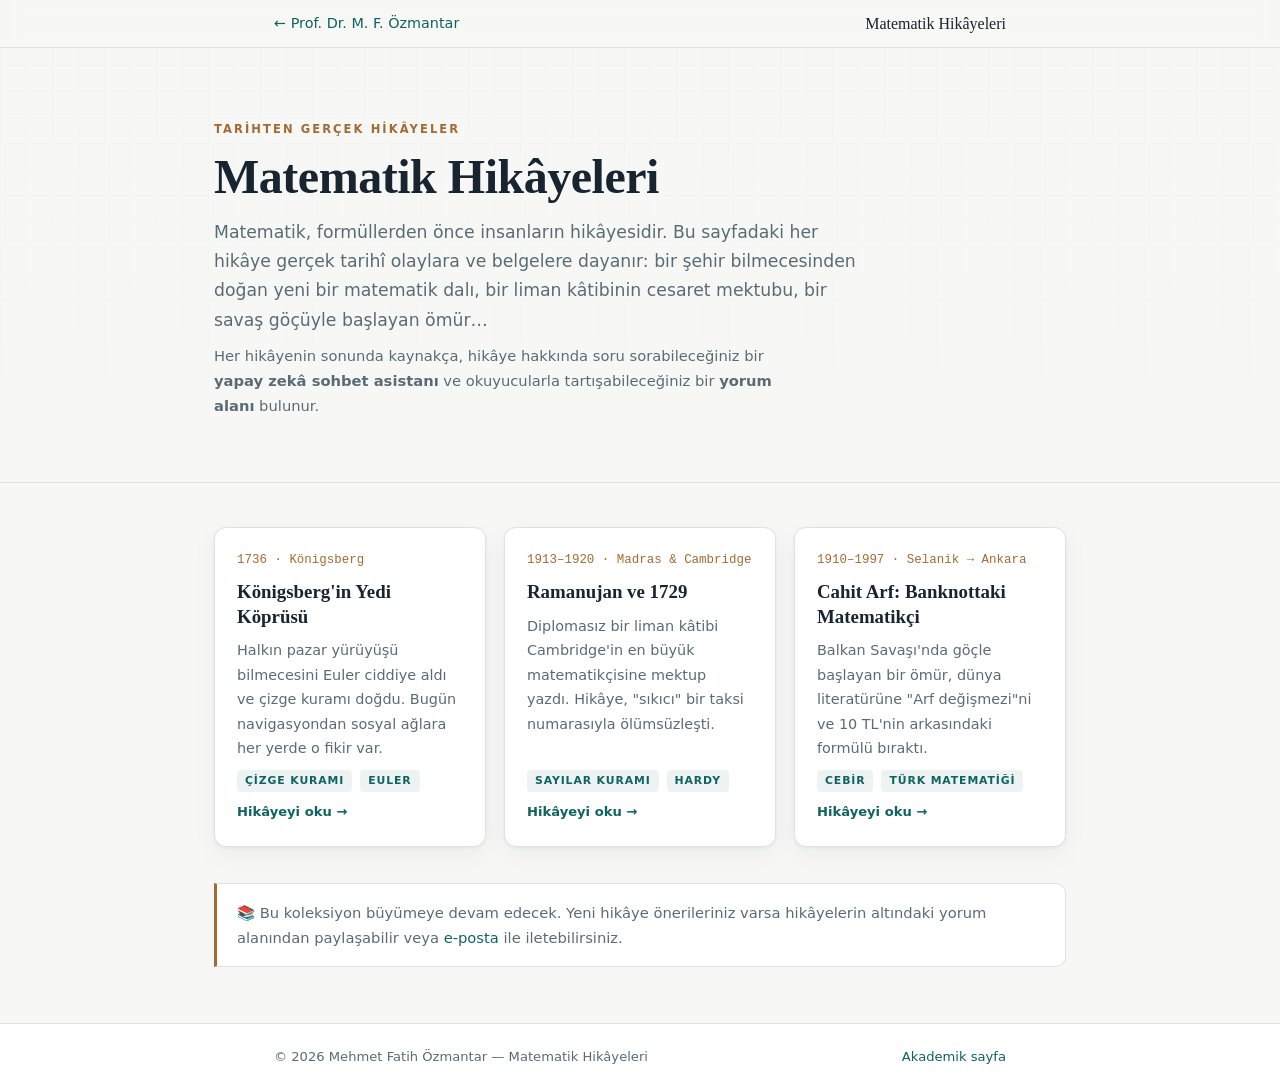
==== hikayeler/index.html @ 5ec36d4d "Hikayeler kendi vitrin sayfasina tasindi; ana sayfaya tanitim bandi eklendi Co-Authored-By: Claude F" ====
<!doctype html>
<html lang="tr">
<head>
<meta charset="utf-8">
<meta name="viewport" content="width=device-width, initial-scale=1">
<title>Matematik Hikâyeleri — Prof. Dr. Mehmet Fatih Özmantar</title>
<link rel="stylesheet" href="../assets/hikaye.css">
<style>
  /* hikâye vitrini — bu sayfaya özel */
  .hub-hero-in{max-width:900px;margin:0 auto;padding:72px 24px 56px;text-align:left}
  .hub-hero-in h1{font-size:clamp(2rem,5vw,3rem)}
  .hub-sub{font-size:1.08rem;color:var(--muted);max-width:60ch;margin:0 0 8px}
  .hub-grid{max-width:900px;margin:0 auto;padding:44px 24px 8px;display:grid;grid-template-columns:repeat(auto-fill,minmax(260px,1fr));gap:18px}
  a.story-card{
    display:flex;flex-direction:column;gap:9px;
    border:1px solid var(--line);border-radius:12px;background:var(--surface);
    padding:22px;box-shadow:var(--shadow);color:var(--ink);
    transition:border-color .15s, transform .15s;
  }
  a.story-card:hover{text-decoration:none;border-color:var(--accent);transform:translateY(-2px)}
  .story-card .era{font-family:ui-monospace,'SF Mono',Menlo,Consolas,monospace;font-size:.78rem;color:var(--copper);font-variant-numeric:tabular-nums}
  .story-card .t{font-family:Palatino,'Palatino Linotype','Book Antiqua',Georgia,serif;font-weight:700;font-size:1.18rem;line-height:1.3}
  .story-card .d{font-size:.9rem;color:var(--muted);flex:1}
  .story-card .go{font-size:.82rem;color:var(--accent);font-weight:600}
  .story-card .feats{display:flex;gap:8px;flex-wrap:wrap}
  .story-card .feat{
    font-size:.68rem;font-weight:700;letter-spacing:.08em;text-transform:uppercase;
    color:var(--accent);background:var(--accent-soft);border-radius:4px;padding:2px 8px;
  }
  .hub-note{
    max-width:900px;margin:28px auto 0;padding:0 24px;
  }
  .hub-note-in{
    border:1px solid var(--line);border-left:3px solid var(--copper);
    border-radius:0 10px 10px 0;background:var(--surface);
    padding:16px 20px;font-size:.92rem;color:var(--muted);
  }
  @media (prefers-reduced-motion: reduce){ a.story-card:hover{transform:none} }
</style>
</head>
<body>

<div class="topbar">
  <div class="topbar-in">
    <a class="back" href="../index.html">← Prof. Dr. M. F. Özmantar</a>
    <div class="wordmark">Matematik Hikâyeleri</div>
  </div>
</div>

<header class="story-hero">
  <div class="hub-hero-in">
    <p class="eyebrow">Tarihten Gerçek Hikâyeler</p>
    <h1>Matematik Hikâyeleri</h1>
    <p class="hub-sub">Matematik, formüllerden önce insanların hikâyesidir. Bu sayfadaki her hikâye gerçek tarihî olaylara ve belgelere dayanır: bir şehir bilmecesinden doğan yeni bir matematik dalı, bir liman kâtibinin cesaret mektubu, bir savaş göçüyle başlayan ömür…</p>
    <p class="hub-sub" style="font-size:.92rem">Her hikâyenin sonunda kaynakça, hikâye hakkında soru sorabileceğiniz bir <b>yapay zekâ sohbet asistanı</b> ve okuyucularla tartışabileceğiniz bir <b>yorum alanı</b> bulunur.</p>
  </div>
</header>

<main>
  <div class="hub-grid">
    <a class="story-card" href="konigsberg-kopruleri.html">
      <span class="era">1736 · Königsberg</span>
      <span class="t">Königsberg'in Yedi Köprüsü</span>
      <span class="d">Halkın pazar yürüyüşü bilmecesini Euler ciddiye aldı ve çizge kuramı doğdu. Bugün navigasyondan sosyal ağlara her yerde o fikir var.</span>
      <span class="feats"><span class="feat">Çizge kuramı</span><span class="feat">Euler</span></span>
      <span class="go">Hikâyeyi oku →</span>
    </a>
    <a class="story-card" href="ramanujan-1729.html">
      <span class="era">1913–1920 · Madras &amp; Cambridge</span>
      <span class="t">Ramanujan ve 1729</span>
      <span class="d">Diplomasız bir liman kâtibi Cambridge'in en büyük matematikçisine mektup yazdı. Hikâye, "sıkıcı" bir taksi numarasıyla ölümsüzleşti.</span>
      <span class="feats"><span class="feat">Sayılar kuramı</span><span class="feat">Hardy</span></span>
      <span class="go">Hikâyeyi oku →</span>
    </a>
    <a class="story-card" href="cahit-arf.html">
      <span class="era">1910–1997 · Selanik → Ankara</span>
      <span class="t">Cahit Arf: Banknottaki Matematikçi</span>
      <span class="d">Balkan Savaşı'nda göçle başlayan bir ömür, dünya literatürüne "Arf değişmezi"ni ve 10 TL'nin arkasındaki formülü bıraktı.</span>
      <span class="feats"><span class="feat">Cebir</span><span class="feat">Türk matematiği</span></span>
      <span class="go">Hikâyeyi oku →</span>
    </a>
  </div>

  <div class="hub-note">
    <div class="hub-note-in">
      📚 Bu koleksiyon büyümeye devam edecek. Yeni hikâye önerileriniz varsa hikâyelerin altındaki yorum alanından paylaşabilir veya <a href="mailto:ozmantar@gantep.edu.tr">e-posta</a> ile iletebilirsiniz.
    </div>
  </div>
</main>

<footer>
  <div class="foot-in">
    <span>© 2026 Mehmet Fatih Özmantar — Matematik Hikâyeleri</span>
    <a href="../index.html">Akademik sayfa</a>
  </div>
</footer>

</body>
</html>
---- assets/hikaye.css ----
/* Matematik Hikâyeleri — ortak sayfa stili
   Ana sitenin (index.html) renk ve tipografi sistemiyle aynıdır. */

:root{
  --ground:#F7F8F6;
  --surface:#FFFFFF;
  --ink:#182430;
  --muted:#5A6B76;
  --line:#DDE3E0;
  --accent:#0F6360;
  --accent-soft:#0F636014;
  --copper:#A56A33;
  --grid-line:#0F63600F;
  --shadow:0 1px 3px rgba(24,36,48,.06),0 8px 24px rgba(24,36,48,.05);
}
@media (prefers-color-scheme: dark){
  :root{
    --ground:#0F1518;
    --surface:#161F23;
    --ink:#E8ECEA;
    --muted:#93A3A8;
    --line:#26343A;
    --accent:#4FB3AD;
    --accent-soft:#4FB3AD1C;
    --copper:#D19B62;
    --grid-line:#4FB3AD12;
    --shadow:0 1px 3px rgba(0,0,0,.35),0 8px 24px rgba(0,0,0,.3);
  }
}

*{box-sizing:border-box}
body{
  margin:0;
  background:var(--ground);
  color:var(--ink);
  font-family:'Avenir Next','Segoe UI',system-ui,-apple-system,sans-serif;
  font-size:17px;
  line-height:1.7;
}
.serif{font-family:Palatino,'Palatino Linotype','Book Antiqua',Georgia,serif}
.mono{font-family:ui-monospace,'SF Mono',Menlo,Consolas,monospace}
a{color:var(--accent);text-decoration:none}
a:hover{text-decoration:underline}
a:focus-visible,button:focus-visible,textarea:focus-visible{outline:2px solid var(--accent);outline-offset:2px;border-radius:2px}

.topbar{
  position:sticky;top:0;z-index:50;
  background:color-mix(in srgb,var(--ground) 88%, transparent);
  backdrop-filter:blur(10px);
  border-bottom:1px solid var(--line);
}
.topbar-in{
  max-width:780px;margin:0 auto;padding:10px 24px;
  display:flex;align-items:center;justify-content:space-between;gap:16px;
}
.back{font-size:.9rem}
.wordmark{font-family:Palatino,'Palatino Linotype','Book Antiqua',Georgia,serif;font-size:1rem}

.story-hero{
  border-bottom:1px solid var(--line);
  background:
    linear-gradient(color-mix(in srgb,var(--ground) 55%, transparent), var(--ground) 92%),
    repeating-linear-gradient(0deg, var(--grid-line) 0 1px, transparent 1px 26px),
    repeating-linear-gradient(90deg, var(--grid-line) 0 1px, transparent 1px 26px),
    var(--ground);
}
.story-hero-in{max-width:780px;margin:0 auto;padding:56px 24px 40px}
.eyebrow{
  font-size:.72rem;font-weight:700;letter-spacing:.18em;text-transform:uppercase;
  color:var(--copper);margin:0 0 10px;
}
h1{
  font-family:Palatino,'Palatino Linotype','Book Antiqua',Georgia,serif;
  font-size:clamp(1.8rem,4.5vw,2.6rem);font-weight:700;
  line-height:1.12;margin:0 0 14px;text-wrap:balance;letter-spacing:-.01em;
}
.story-meta{display:flex;flex-wrap:wrap;gap:10px;font-size:.82rem;color:var(--muted)}
.story-meta span{
  border:1px solid var(--line);background:var(--surface);
  border-radius:999px;padding:4px 13px;
}

article{max-width:780px;margin:0 auto;padding:40px 24px 8px}
article p{margin:0 0 1.15em;max-width:68ch}
article h2{
  font-family:Palatino,'Palatino Linotype','Book Antiqua',Georgia,serif;
  font-size:1.35rem;margin:1.8em 0 .6em;letter-spacing:-.005em;
}
article blockquote{
  margin:1.4em 0;padding:14px 22px;
  border-left:3px solid var(--copper);
  background:var(--surface);border-radius:0 8px 8px 0;
  font-style:italic;color:var(--muted);
}
.math-box{
  border:1px solid var(--line);border-left:3px solid var(--accent);
  background:var(--surface);border-radius:0 10px 10px 0;
  padding:18px 22px;margin:1.6em 0;box-shadow:var(--shadow);
}
.math-box h3{
  margin:0 0 8px;font-size:.72rem;font-weight:700;
  letter-spacing:.16em;text-transform:uppercase;color:var(--accent);
}
.math-box p{font-size:.95rem;margin-bottom:.8em}
.math-box p:last-child{margin-bottom:0}
.sources{
  font-size:.85rem;color:var(--muted);
  border-top:1px dashed var(--line);margin-top:2.2em;padding-top:16px;
}
.sources h3{
  font-size:.72rem;font-weight:700;letter-spacing:.16em;
  text-transform:uppercase;color:var(--copper);margin:0 0 8px;
}
.sources ul{margin:0;padding-left:18px}
.sources li{margin-bottom:4px}

/* ---- sohbet ---- */
.panel{max-width:780px;margin:0 auto;padding:24px 24px 0}
.panel-head{display:flex;align-items:baseline;gap:14px;border-bottom:1px solid var(--line);padding-bottom:10px;margin-bottom:18px}
.panel-head h2{
  font-family:Palatino,'Palatino Linotype','Book Antiqua',Georgia,serif;
  font-size:1.3rem;margin:0;
}
.panel-head .kicker{font-size:.72rem;font-weight:700;letter-spacing:.16em;text-transform:uppercase;color:var(--copper)}
.panel-sub{font-size:.88rem;color:var(--muted);margin:0 0 16px;max-width:68ch}

.chat-box{
  border:1px solid var(--line);border-radius:12px;background:var(--surface);
  box-shadow:var(--shadow);overflow:hidden;
}
.chat-log{
  max-height:420px;min-height:120px;overflow-y:auto;
  padding:18px;display:flex;flex-direction:column;gap:12px;
}
.msg{max-width:85%;padding:10px 15px;border-radius:14px;font-size:.94rem;line-height:1.55;white-space:pre-wrap}
.msg.user{align-self:flex-end;background:var(--accent);color:#fff;border-bottom-right-radius:4px}
.msg.ai{align-self:flex-start;background:var(--accent-soft);border:1px solid var(--line);border-bottom-left-radius:4px}
.msg.sys{align-self:center;color:var(--muted);font-size:.85rem;background:none;text-align:center}
.chat-form{display:flex;gap:10px;border-top:1px solid var(--line);padding:12px}
.chat-form textarea{
  flex:1;resize:none;border:1px solid var(--line);border-radius:8px;
  background:var(--ground);color:var(--ink);
  font:inherit;font-size:.94rem;padding:10px 12px;min-height:44px;max-height:140px;
}
.chat-form button{
  border:0;border-radius:8px;background:var(--accent);color:#fff;
  font:inherit;font-weight:600;font-size:.9rem;padding:0 22px;cursor:pointer;
}
.chat-form button:disabled{opacity:.5;cursor:default}
.chat-note{font-size:.78rem;color:var(--muted);padding:8px 18px 12px}

/* ---- yorumlar ---- */
#yorumlar{min-height:60px}
.placeholder{
  border:1px dashed var(--line);border-radius:10px;background:var(--surface);
  padding:20px;text-align:center;color:var(--muted);font-size:.9rem;
}

footer{border-top:1px solid var(--line);background:var(--surface);margin-top:56px}
.foot-in{max-width:780px;margin:0 auto;padding:22px 24px;display:flex;flex-wrap:wrap;gap:12px;justify-content:space-between;font-size:.82rem;color:var(--muted)}

@media (prefers-reduced-motion: reduce){
  *{transition:none !important;scroll-behavior:auto !important}
}
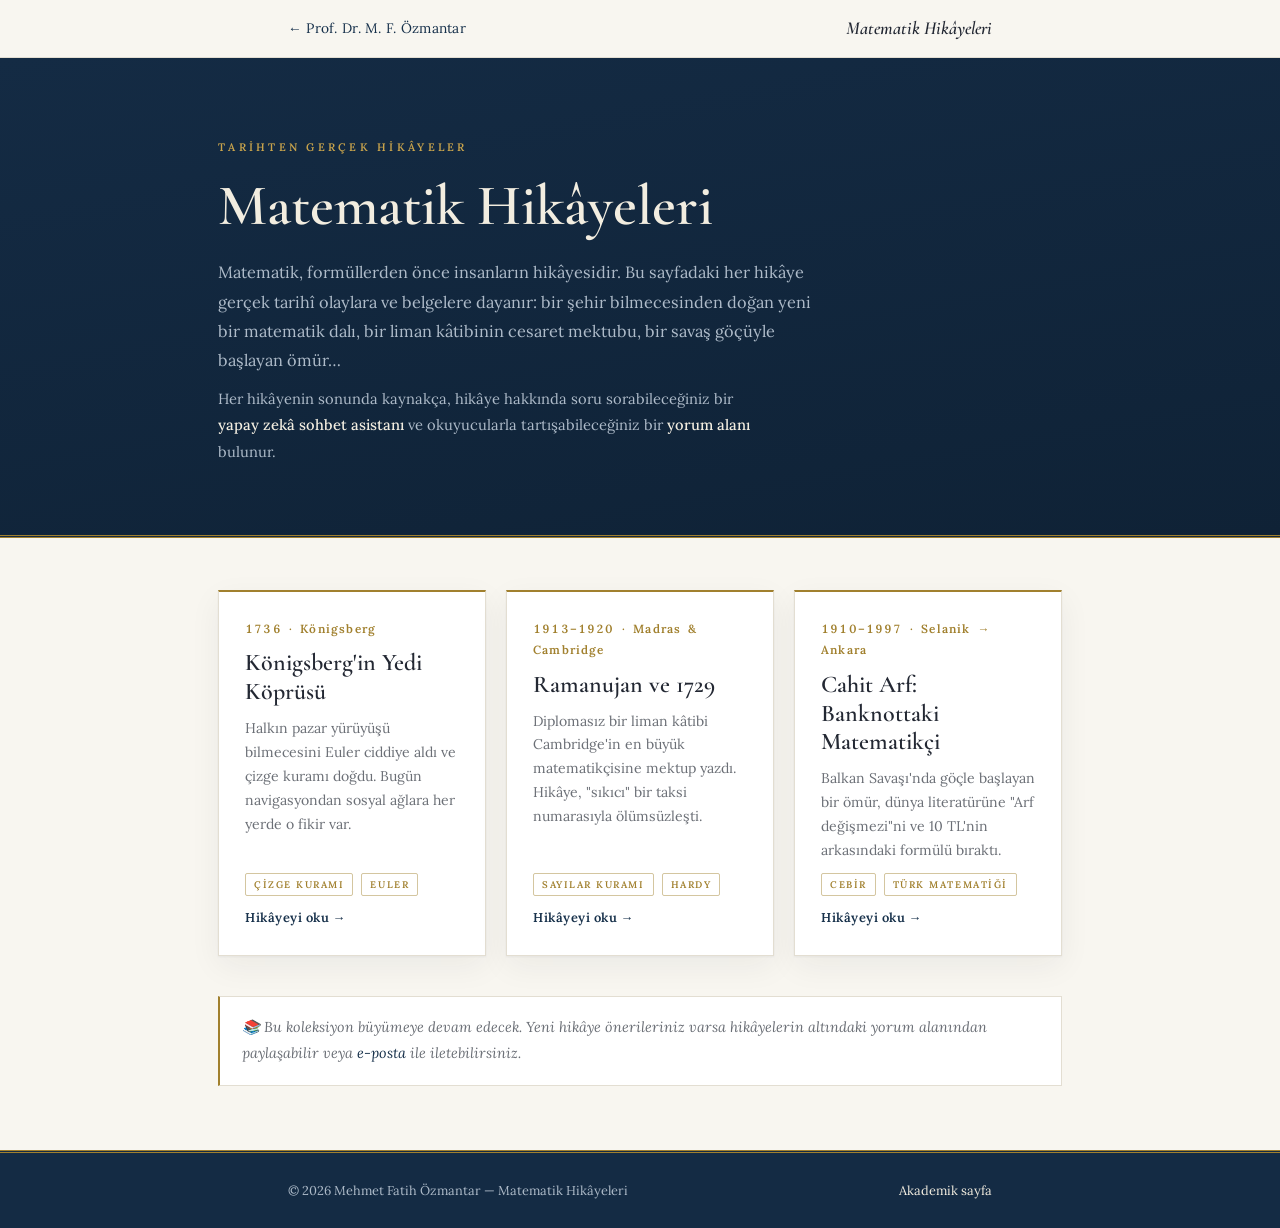
==== commit f4490371: "Yeni gorsel kimlik: lacivert-altin kitap estetigi, Cormorant Garamond + Lora tipografisi Co-Authored" ====
--- a/hikayeler/index.html
+++ b/hikayeler/index.html
@@ -4,36 +4,40 @@
 <meta charset="utf-8">
 <meta name="viewport" content="width=device-width, initial-scale=1">
 <title>Matematik Hikâyeleri — Prof. Dr. Mehmet Fatih Özmantar</title>
+<link rel="preconnect" href="https://fonts.googleapis.com">
+<link rel="preconnect" href="https://fonts.gstatic.com" crossorigin>
+<link href="https://fonts.googleapis.com/css2?family=Cormorant+Garamond:ital,wght@0,500;0,600;0,700;1,500;1,600&family=Lora:ital,wght@0,400;0,500;0,600;1,400;1,500&display=swap" rel="stylesheet">
 <link rel="stylesheet" href="../assets/hikaye.css">
 <style>
   /* hikâye vitrini — bu sayfaya özel */
-  .hub-hero-in{max-width:900px;margin:0 auto;padding:72px 24px 56px;text-align:left}
-  .hub-hero-in h1{font-size:clamp(2rem,5vw,3rem)}
-  .hub-sub{font-size:1.08rem;color:var(--muted);max-width:60ch;margin:0 0 8px}
-  .hub-grid{max-width:900px;margin:0 auto;padding:44px 24px 8px;display:grid;grid-template-columns:repeat(auto-fill,minmax(260px,1fr));gap:18px}
+  .hub-hero-in{max-width:900px;margin:0 auto;padding:80px 28px 60px}
+  .hub-hero-in h1{font-size:clamp(2.4rem,5.5vw,3.6rem)}
+  .hub-sub{font-size:1.02rem;color:var(--hero-muted);max-width:60ch;margin:0 0 10px;line-height:1.8}
+  .hub-sub b{color:var(--hero-ink);font-weight:500}
+  .hub-grid{max-width:900px;margin:0 auto;padding:52px 28px 8px;display:grid;grid-template-columns:repeat(auto-fill,minmax(260px,1fr));gap:20px}
   a.story-card{
-    display:flex;flex-direction:column;gap:9px;
-    border:1px solid var(--line);border-radius:12px;background:var(--surface);
-    padding:22px;box-shadow:var(--shadow);color:var(--ink);
-    transition:border-color .15s, transform .15s;
+    display:flex;flex-direction:column;gap:10px;
+    border:1px solid var(--line);border-top:2px solid var(--gold);
+    background:var(--surface);
+    padding:26px;box-shadow:var(--shadow);color:var(--ink);
+    transition:transform .15s, box-shadow .15s;
   }
-  a.story-card:hover{text-decoration:none;border-color:var(--accent);transform:translateY(-2px)}
-  .story-card .era{font-family:ui-monospace,'SF Mono',Menlo,Consolas,monospace;font-size:.78rem;color:var(--copper);font-variant-numeric:tabular-nums}
-  .story-card .t{font-family:Palatino,'Palatino Linotype','Book Antiqua',Georgia,serif;font-weight:700;font-size:1.18rem;line-height:1.3}
-  .story-card .d{font-size:.9rem;color:var(--muted);flex:1}
-  .story-card .go{font-size:.82rem;color:var(--accent);font-weight:600}
+  a.story-card:hover{text-decoration:none;transform:translateY(-3px);box-shadow:0 4px 8px rgba(28,36,51,.08),0 16px 40px rgba(28,36,51,.1)}
+  .story-card .era{font-size:.74rem;color:var(--gold);font-weight:600;letter-spacing:.1em;font-variant-numeric:tabular-nums}
+  .story-card .t{font-family:var(--display);font-weight:600;font-size:1.5rem;line-height:1.2}
+  .story-card .d{font-size:.88rem;color:var(--muted);flex:1;line-height:1.7}
+  .story-card .go{font-size:.8rem;color:var(--accent);font-weight:600;letter-spacing:.04em}
   .story-card .feats{display:flex;gap:8px;flex-wrap:wrap}
   .story-card .feat{
-    font-size:.68rem;font-weight:700;letter-spacing:.08em;text-transform:uppercase;
-    color:var(--accent);background:var(--accent-soft);border-radius:4px;padding:2px 8px;
+    font-size:.6rem;font-weight:600;letter-spacing:.16em;text-transform:uppercase;
+    color:var(--gold);border:1px solid color-mix(in srgb,var(--gold) 45%, transparent);
+    border-radius:2px;padding:2px 8px;
   }
-  .hub-note{
-    max-width:900px;margin:28px auto 0;padding:0 24px;
-  }
+  .hub-note{max-width:900px;margin:32px auto 0;padding:0 28px}
   .hub-note-in{
-    border:1px solid var(--line);border-left:3px solid var(--copper);
-    border-radius:0 10px 10px 0;background:var(--surface);
-    padding:16px 20px;font-size:.92rem;color:var(--muted);
+    border:1px solid var(--line);border-left:2px solid var(--gold);
+    background:var(--surface);
+    padding:18px 22px;font-size:.9rem;color:var(--muted);font-style:italic;
   }
   @media (prefers-reduced-motion: reduce){ a.story-card:hover{transform:none} }
 </style>
--- a/assets/hikaye.css
+++ b/assets/hikaye.css
@@ -1,30 +1,40 @@
 /* Matematik Hikâyeleri — ortak sayfa stili
-   Ana sitenin (index.html) renk ve tipografi sistemiyle aynıdır. */
+   Ana sitenin lacivert-altın kitap estetiğiyle aynı tasarım dili. */
 
 :root{
-  --ground:#F7F8F6;
+  --ground:#F8F6F0;
   --surface:#FFFFFF;
-  --ink:#182430;
-  --muted:#5A6B76;
-  --line:#DDE3E0;
-  --accent:#0F6360;
-  --accent-soft:#0F636014;
-  --copper:#A56A33;
-  --grid-line:#0F63600F;
-  --shadow:0 1px 3px rgba(24,36,48,.06),0 8px 24px rgba(24,36,48,.05);
+  --ink:#232833;
+  --muted:#6B6F76;
+  --line:#E3DED2;
+  --accent:#16304A;
+  --accent-soft:#16304A0F;
+  --gold:#A1802E;
+  --gold-soft:#A1802E1C;
+  --hero-bg:#142B44;
+  --hero-bg2:#0F2236;
+  --hero-ink:#F2EDE0;
+  --hero-muted:#AEBBC9;
+  --shadow:0 1px 2px rgba(28,36,51,.05),0 10px 30px rgba(28,36,51,.06);
+  --display:'Cormorant Garamond',Palatino,'Palatino Linotype',Georgia,serif;
+  --body:'Lora',Georgia,'Times New Roman',serif;
 }
 @media (prefers-color-scheme: dark){
   :root{
-    --ground:#0F1518;
-    --surface:#161F23;
-    --ink:#E8ECEA;
-    --muted:#93A3A8;
-    --line:#26343A;
-    --accent:#4FB3AD;
-    --accent-soft:#4FB3AD1C;
-    --copper:#D19B62;
-    --grid-line:#4FB3AD12;
-    --shadow:0 1px 3px rgba(0,0,0,.35),0 8px 24px rgba(0,0,0,.3);
+    --ground:#10151D;
+    --surface:#171E29;
+    --ink:#E8E4D9;
+    --muted:#99A0AA;
+    --line:#2A3240;
+    --accent:#C8A54F;
+    --accent-soft:#C8A54F14;
+    --gold:#C8A54F;
+    --gold-soft:#C8A54F1F;
+    --hero-bg:#0F2236;
+    --hero-bg2:#0B1A2A;
+    --hero-ink:#F2EDE0;
+    --hero-muted:#9FAEBE;
+    --shadow:0 1px 2px rgba(0,0,0,.4),0 10px 30px rgba(0,0,0,.35);
   }
 }
 
@@ -33,131 +43,140 @@
   margin:0;
   background:var(--ground);
   color:var(--ink);
-  font-family:'Avenir Next','Segoe UI',system-ui,-apple-system,sans-serif;
+  font-family:var(--body);
   font-size:17px;
-  line-height:1.7;
+  line-height:1.8;
 }
-.serif{font-family:Palatino,'Palatino Linotype','Book Antiqua',Georgia,serif}
-.mono{font-family:ui-monospace,'SF Mono',Menlo,Consolas,monospace}
+.serif{font-family:var(--display)}
 a{color:var(--accent);text-decoration:none}
-a:hover{text-decoration:underline}
-a:focus-visible,button:focus-visible,textarea:focus-visible{outline:2px solid var(--accent);outline-offset:2px;border-radius:2px}
+a:hover{text-decoration:underline;text-underline-offset:3px}
+a:focus-visible,button:focus-visible,textarea:focus-visible{outline:2px solid var(--gold);outline-offset:2px}
 
 .topbar{
   position:sticky;top:0;z-index:50;
-  background:color-mix(in srgb,var(--ground) 88%, transparent);
-  backdrop-filter:blur(10px);
+  background:color-mix(in srgb,var(--ground) 92%, transparent);
+  backdrop-filter:blur(12px);
   border-bottom:1px solid var(--line);
 }
 .topbar-in{
-  max-width:780px;margin:0 auto;padding:10px 24px;
+  max-width:760px;margin:0 auto;padding:12px 28px;
   display:flex;align-items:center;justify-content:space-between;gap:16px;
 }
-.back{font-size:.9rem}
-.wordmark{font-family:Palatino,'Palatino Linotype','Book Antiqua',Georgia,serif;font-size:1rem}
+.back{font-size:.86rem;letter-spacing:.02em}
+.wordmark{font-family:var(--display);font-style:italic;font-size:1.15rem;font-weight:600}
 
+/* ---- hikaye açılışı: koyu lacivert ---- */
 .story-hero{
-  border-bottom:1px solid var(--line);
-  background:
-    linear-gradient(color-mix(in srgb,var(--ground) 55%, transparent), var(--ground) 92%),
-    repeating-linear-gradient(0deg, var(--grid-line) 0 1px, transparent 1px 26px),
-    repeating-linear-gradient(90deg, var(--grid-line) 0 1px, transparent 1px 26px),
-    var(--ground);
+  background:linear-gradient(170deg, var(--hero-bg) 0%, var(--hero-bg2) 100%);
+  border-bottom:3px double var(--gold);
+  color:var(--hero-ink);
 }
-.story-hero-in{max-width:780px;margin:0 auto;padding:56px 24px 40px}
+.story-hero-in{max-width:760px;margin:0 auto;padding:72px 28px 56px}
 .eyebrow{
-  font-size:.72rem;font-weight:700;letter-spacing:.18em;text-transform:uppercase;
-  color:var(--copper);margin:0 0 10px;
+  font-size:.68rem;font-weight:600;letter-spacing:.3em;text-transform:uppercase;
+  color:#C9A44C;margin:0 0 16px;
 }
 h1{
-  font-family:Palatino,'Palatino Linotype','Book Antiqua',Georgia,serif;
-  font-size:clamp(1.8rem,4.5vw,2.6rem);font-weight:700;
-  line-height:1.12;margin:0 0 14px;text-wrap:balance;letter-spacing:-.01em;
+  font-family:var(--display);
+  font-size:clamp(2.1rem,5vw,3.1rem);font-weight:600;
+  line-height:1.12;margin:0 0 20px;text-wrap:balance;
 }
-.story-meta{display:flex;flex-wrap:wrap;gap:10px;font-size:.82rem;color:var(--muted)}
+.story-meta{display:flex;flex-wrap:wrap;gap:10px;font-size:.8rem;color:var(--hero-muted)}
 .story-meta span{
-  border:1px solid var(--line);background:var(--surface);
-  border-radius:999px;padding:4px 13px;
+  border:1px solid color-mix(in srgb,var(--hero-muted) 35%, transparent);
+  border-radius:2px;padding:5px 14px;background:rgba(255,255,255,.03);
 }
 
-article{max-width:780px;margin:0 auto;padding:40px 24px 8px}
-article p{margin:0 0 1.15em;max-width:68ch}
+/* ---- makale gövdesi ---- */
+article{max-width:760px;margin:0 auto;padding:52px 28px 8px}
+article p{margin:0 0 1.25em;max-width:66ch}
+article > p:first-of-type::first-letter{
+  font-family:var(--display);
+  float:left;font-size:4.4em;line-height:.82;font-weight:600;
+  padding:6px 12px 0 0;color:var(--gold);
+}
 article h2{
-  font-family:Palatino,'Palatino Linotype','Book Antiqua',Georgia,serif;
-  font-size:1.35rem;margin:1.8em 0 .6em;letter-spacing:-.005em;
+  font-family:var(--display);
+  font-size:1.6rem;font-weight:600;margin:1.9em 0 .6em;
 }
 article blockquote{
-  margin:1.4em 0;padding:14px 22px;
-  border-left:3px solid var(--copper);
-  background:var(--surface);border-radius:0 8px 8px 0;
-  font-style:italic;color:var(--muted);
+  margin:1.8em 0;padding:4px 0 4px 26px;
+  border-left:2px solid var(--gold);
+  font-family:var(--display);font-style:italic;
+  font-size:1.28rem;line-height:1.6;color:var(--ink);
 }
 .math-box{
-  border:1px solid var(--line);border-left:3px solid var(--accent);
-  background:var(--surface);border-radius:0 10px 10px 0;
-  padding:18px 22px;margin:1.6em 0;box-shadow:var(--shadow);
+  border:1px solid var(--line);
+  outline:1px solid var(--line);outline-offset:4px;
+  background:var(--surface);
+  padding:26px 30px;margin:2em 0;
 }
 .math-box h3{
-  margin:0 0 8px;font-size:.72rem;font-weight:700;
-  letter-spacing:.16em;text-transform:uppercase;color:var(--accent);
+  margin:0 0 12px;font-size:.66rem;font-weight:600;
+  letter-spacing:.3em;text-transform:uppercase;color:var(--gold);
 }
-.math-box p{font-size:.95rem;margin-bottom:.8em}
+.math-box p{font-size:.94rem;margin-bottom:.9em}
 .math-box p:last-child{margin-bottom:0}
 .sources{
-  font-size:.85rem;color:var(--muted);
-  border-top:1px dashed var(--line);margin-top:2.2em;padding-top:16px;
+  font-size:.84rem;color:var(--muted);
+  border-top:1px solid var(--line);margin-top:2.6em;padding-top:20px;
 }
 .sources h3{
-  font-size:.72rem;font-weight:700;letter-spacing:.16em;
-  text-transform:uppercase;color:var(--copper);margin:0 0 8px;
+  font-size:.66rem;font-weight:600;letter-spacing:.3em;
+  text-transform:uppercase;color:var(--gold);margin:0 0 10px;
 }
 .sources ul{margin:0;padding-left:18px}
-.sources li{margin-bottom:4px}
+.sources li{margin-bottom:5px}
 
 /* ---- sohbet ---- */
-.panel{max-width:780px;margin:0 auto;padding:24px 24px 0}
-.panel-head{display:flex;align-items:baseline;gap:14px;border-bottom:1px solid var(--line);padding-bottom:10px;margin-bottom:18px}
+.panel{max-width:760px;margin:0 auto;padding:36px 28px 0}
+.panel-head{display:flex;flex-direction:column;gap:6px;border-bottom:1px solid var(--line);padding-bottom:12px;margin-bottom:18px}
+.panel-head .kicker{font-size:.66rem;font-weight:600;letter-spacing:.3em;text-transform:uppercase;color:var(--gold);order:-1}
+.panel-head .kicker::before{content:"§ "}
 .panel-head h2{
-  font-family:Palatino,'Palatino Linotype','Book Antiqua',Georgia,serif;
-  font-size:1.3rem;margin:0;
+  font-family:var(--display);
+  font-size:1.6rem;font-weight:600;margin:0;
 }
-.panel-head .kicker{font-size:.72rem;font-weight:700;letter-spacing:.16em;text-transform:uppercase;color:var(--copper)}
-.panel-sub{font-size:.88rem;color:var(--muted);margin:0 0 16px;max-width:68ch}
+.panel-sub{font-size:.88rem;color:var(--muted);margin:0 0 18px;max-width:66ch}
 
 .chat-box{
-  border:1px solid var(--line);border-radius:12px;background:var(--surface);
+  border:1px solid var(--line);background:var(--surface);
   box-shadow:var(--shadow);overflow:hidden;
+  border-top:2px solid var(--gold);
 }
 .chat-log{
   max-height:420px;min-height:120px;overflow-y:auto;
-  padding:18px;display:flex;flex-direction:column;gap:12px;
+  padding:22px;display:flex;flex-direction:column;gap:14px;
 }
-.msg{max-width:85%;padding:10px 15px;border-radius:14px;font-size:.94rem;line-height:1.55;white-space:pre-wrap}
-.msg.user{align-self:flex-end;background:var(--accent);color:#fff;border-bottom-right-radius:4px}
-.msg.ai{align-self:flex-start;background:var(--accent-soft);border:1px solid var(--line);border-bottom-left-radius:4px}
-.msg.sys{align-self:center;color:var(--muted);font-size:.85rem;background:none;text-align:center}
-.chat-form{display:flex;gap:10px;border-top:1px solid var(--line);padding:12px}
+.msg{max-width:85%;padding:11px 16px;font-size:.92rem;line-height:1.65;white-space:pre-wrap}
+.msg.user{align-self:flex-end;background:var(--accent);color:var(--hero-ink);border-radius:10px 10px 2px 10px}
+.msg.ai{align-self:flex-start;background:var(--ground);border:1px solid var(--line);border-radius:10px 10px 10px 2px}
+.msg.sys{align-self:center;color:var(--muted);font-size:.82rem;font-style:italic;background:none;text-align:center}
+.chat-form{display:flex;gap:10px;border-top:1px solid var(--line);padding:14px}
 .chat-form textarea{
-  flex:1;resize:none;border:1px solid var(--line);border-radius:8px;
+  flex:1;resize:none;border:1px solid var(--line);
   background:var(--ground);color:var(--ink);
-  font:inherit;font-size:.94rem;padding:10px 12px;min-height:44px;max-height:140px;
+  font-family:var(--body);font-size:.92rem;padding:11px 14px;min-height:46px;max-height:140px;
 }
 .chat-form button{
-  border:0;border-radius:8px;background:var(--accent);color:#fff;
-  font:inherit;font-weight:600;font-size:.9rem;padding:0 22px;cursor:pointer;
+  border:1px solid var(--accent);background:var(--accent);color:var(--hero-ink);
+  font-family:var(--body);font-weight:500;font-size:.88rem;letter-spacing:.04em;
+  padding:0 26px;cursor:pointer;transition:background .2s,color .2s;
 }
+.chat-form button:hover:not(:disabled){background:transparent;color:var(--accent)}
 .chat-form button:disabled{opacity:.5;cursor:default}
-.chat-note{font-size:.78rem;color:var(--muted);padding:8px 18px 12px}
+.chat-note{font-size:.76rem;color:var(--muted);padding:10px 22px 14px;font-style:italic}
 
 /* ---- yorumlar ---- */
 #yorumlar{min-height:60px}
 .placeholder{
-  border:1px dashed var(--line);border-radius:10px;background:var(--surface);
-  padding:20px;text-align:center;color:var(--muted);font-size:.9rem;
+  border:1px dashed var(--line);background:var(--surface);
+  padding:22px;text-align:center;color:var(--muted);font-size:.88rem;font-style:italic;
 }
 
-footer{border-top:1px solid var(--line);background:var(--surface);margin-top:56px}
-.foot-in{max-width:780px;margin:0 auto;padding:22px 24px;display:flex;flex-wrap:wrap;gap:12px;justify-content:space-between;font-size:.82rem;color:var(--muted)}
+footer{border-top:3px double var(--gold);background:var(--hero-bg);color:var(--hero-muted);margin-top:64px}
+.foot-in{max-width:760px;margin:0 auto;padding:26px 28px;display:flex;flex-wrap:wrap;gap:12px;justify-content:space-between;font-size:.8rem}
+footer a{color:var(--hero-ink)}
 
 @media (prefers-reduced-motion: reduce){
   *{transition:none !important;scroll-behavior:auto !important}
